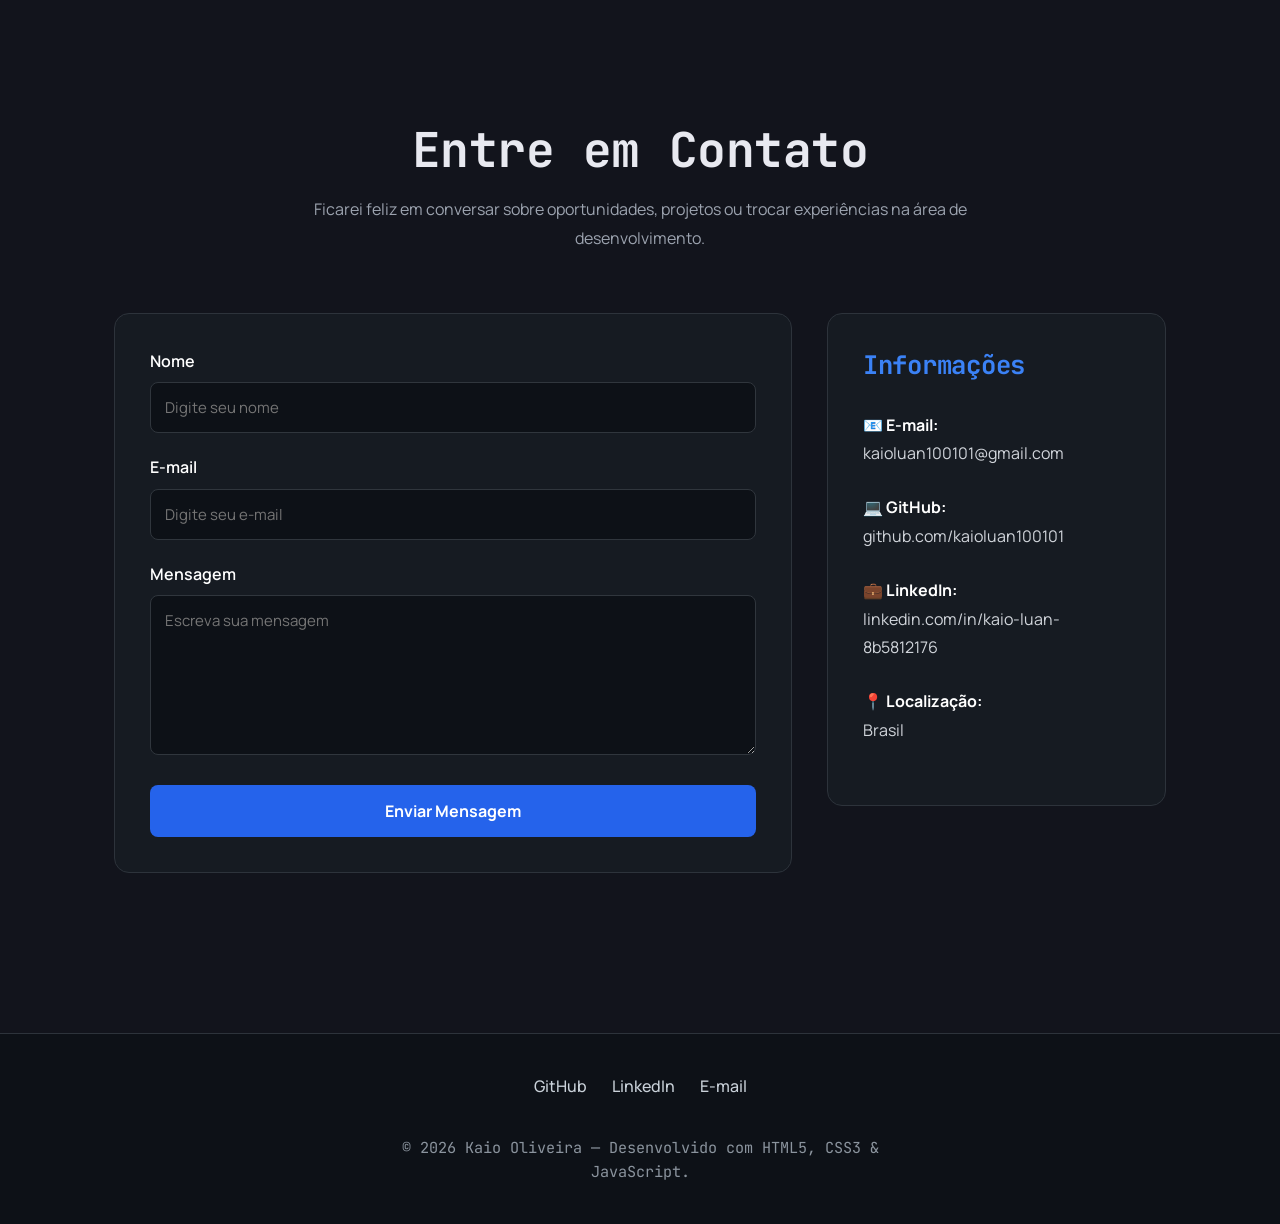
==== contato.html @ a516be8a "Add files via upload" ====
<!DOCTYPE html>
<html lang="en">
<head>
    <meta charset="UTF-8">
    <meta name="viewport" content="width=device-width, initial-scale=1.0">

    <!-- SEO básico -->
    <title>Contato</title>
    <meta name="description"
        content="Portfólio de Kaio Oliveira, Desenvolvedor Front-End em formação, apaixonado por tecnologia e desenvolvimento web com HTML5, CSS3 e JavaScript.">
    <meta name="keywords"
        content="Kaio Oliveira, desenvolvedor front-end, HTML5, CSS3, JavaScript, portfólio, desenvolvimento web">
    <meta name="author" content="Kaio Oliveira">
    <link rel="canonical" href="https://marinalopes-dev.exemplo.com/index.html">

    <!-- Open Graph / redes sociais -->
    <meta property="og:title" content="Kaio Oliveira | Desenvolvedor Front-End">

    <meta property="og:description"
        content="Conheça o portfólio de Kaio Oliveira, Desenvolvedor Front-End em formação, especializado em HTML5, CSS3 e JavaScript.">
    <meta property="og:locale" content="pt_BR">

    <link rel="icon" href="data:,">
    <link rel="preconnect" href="https://fonts.googleapis.com">
    <link
        href="https://fonts.googleapis.com/css2?family=JetBrains+Mono:wght@400;600;700&family=Manrope:wght@400;500;700&display=swap"
        rel="stylesheet">
    <link href="css/style.css" rel="stylesheet"/>
    <link href="css/sobre.css" rel="stylesheet"/>
    <link rel="stylesheet" href="css/projetos.css">
    <link rel="stylesheet" href="css/contato.css">
</head>
<body>
    <main>

<section class="contato">

    <div class="container">

        <div class="titulo-contato">
            <h1>Entre em Contato</h1>

            <p>
                Ficarei feliz em conversar sobre oportunidades, projetos ou trocar
                experiências na área de desenvolvimento.
            </p>
        </div>

        <div class="contato-box">

            <form class="formulario">

                <div class="campo">
                    <label for="nome">Nome</label>
                    <input type="text" id="nome" placeholder="Digite seu nome">
                </div>

                <div class="campo">
                    <label for="email">E-mail</label>
                    <input type="email" id="email" placeholder="Digite seu e-mail">
                </div>

                <div class="campo">
                    <label for="mensagem">Mensagem</label>
                    <textarea id="mensagem" rows="6" placeholder="Escreva sua mensagem"></textarea>
                </div>

                <button type="submit">Enviar Mensagem</button>

            </form>

            <div class="informacoes">

    <h2>Informações</h2>

    <p>
        <strong>📧 E-mail:</strong><br>
        <a href="mailto:kaioluan100101@gmail.com">
            kaioluan100101@gmail.com
        </a>
    </p>

    <p>
        <strong>💻 GitHub:</strong><br>
        <a href="https://github.com/kaioluan100101-lab" target="_blank">
            github.com/kaioluan100101
        </a>
    </p>

    <p>
        <strong>💼 LinkedIn:</strong><br>
        <a href="https://www.linkedin.com/in/kaio-luan-8b5812176/" target="_blank">
            linkedin.com/in/kaio-luan-8b5812176
        </a>
    </p>

    <p>
        <strong>📍 Localização:</strong><br>
        Brasil
    </p>

</div>

        </div>

    </div>

</section>

</main>
<footer class="site-footer">
        <div class="container">
            <div class="footer-links">
                <a href="https://github.com/kaioluan100101-lab" target="_blank" rel="noopener">GitHub</a>
                <a href="https://www.linkedin.com/in/kaio-luan-8b5812176/" target="_blank" rel="noopener">LinkedIn</a>
                <a href="mailto:kaioluan100101@gmail.com">E-mail</a>
            </div>
            <p>&copy; 2026 Kaio Oliveira — Desenvolvido com HTML5, CSS3 &amp; JavaScript.</p>
        </div>
    </footer>
</body>
</html>
---- css/style.css ----
/* ---------- Design Tokens ---------- */
:root {
  /* Tema escuro (padrão) */
  --bg: #12141c;
  --bg-elevated: #1a1d29;
  --bg-elevated-2: #20242f;
  --border: #2c3040;
  --text: #e8e9f0;
  --text-muted: #8b8fa3;

  --blue: #7aa2f7;
  --green: #9ece6a;
  --purple: #bb9af7;
  --orange: #e0af68;
  --red: #f7768e;

  --font-mono: 'JetBrains Mono', 'Courier New', monospace;
  --font-sans: 'Manrope', -apple-system, BlinkMacSystemFont, sans-serif;

  --radius: 8px;
  --max-width: 1100px;
  --transition: 0.25s ease;
}

[data-theme="light"] {
  --bg: #faf9f6;
  --bg-elevated: #ffffff;
  --bg-elevated-2: #f1efe9;
  --border: #e2ddd2;
  --text: #1a1d29;
  --text-muted: #6b6f80;

  --blue: #3b5bdb;
  --green: #2f9e44;
  --purple: #9c36b5;
  --orange: #d9730d;
  --red: #c92a2a;
}

/* ---------- Reset ---------- */
* { margin: 0; padding: 0; box-sizing: border-box; }

html { scroll-behavior: smooth; }

body {
  background: var(--bg);
  color: var(--text);
  font-family: var(--font-sans);
  line-height: 1.6;
  transition: background var(--transition), color var(--transition);
  overflow-x: hidden;
}

img { max-width: 100%; display: block; }
a { color: inherit; text-decoration: none; }
ul { list-style: none; }
button { font-family: inherit; cursor: pointer; border: none; background: none; }
input, textarea { font-family: inherit; }

:focus-visible {
  outline: 2px solid var(--blue);
  outline-offset: 3px;
}

@media (prefers-reduced-motion: reduce) {
  *, *::before, *::after {
    animation-duration: 0.01ms !important;
    animation-iteration-count: 1 !important;
    transition-duration: 0.01ms !important;
    scroll-behavior: auto !important;
  }
}

.container {
  max-width: var(--max-width);
  margin: 0 auto;
  padding: 0 24px;
}

.eyebrow {
  font-family: var(--font-mono);
  font-size: 0.8rem;
  color: var(--blue);
  display: flex;
  align-items: center;
  gap: 8px;
  margin-bottom: 12px;
}
.eyebrow::before { content: "//"; color: var(--text-muted); }

h1, h2, h3, h4 {
  font-family: var(--font-mono);
  font-weight: 700;
  line-height: 1.25;
  letter-spacing: -0.01em;
}

h1 { font-size: clamp(2rem, 5vw, 3.2rem); }
h2 { font-size: clamp(1.5rem, 3.5vw, 2.2rem); margin-bottom: 16px; }
h3 { font-size: 1.15rem; margin-bottom: 8px; }

p { color: var(--text-muted); max-width: 60ch; }

.section {
  padding: 88px 0;
  border-bottom: 1px solid var(--border);
}

.btn {
  display: inline-flex;
  align-items: center;
  gap: 8px;
  padding: 12px 22px;
  border-radius: var(--radius);
  font-family: var(--font-mono);
  font-size: 0.9rem;
  font-weight: 600;
  transition: transform var(--transition), box-shadow var(--transition);
  border: 1px solid transparent;
}
.btn:hover { transform: translateY(-2px); }

.btn-primary {
  background: var(--blue);
  color: #0d1117;
}
.btn-primary:hover { box-shadow: 0 8px 24px -8px var(--blue); }

.btn-ghost {
  border-color: var(--border);
  color: var(--text);
}
.btn-ghost:hover { border-color: var(--blue); color: var(--blue); }

/* ---------- Header / "Tab bar" navigation ---------- */
.site-header {
  position: sticky;
  top: 0;
  z-index: 100;
  background: rgba(18, 20, 28, 0.85);
  backdrop-filter: blur(10px);
  border-bottom: 1px solid var(--border);
}
[data-theme="light"] .site-header { background: rgba(250, 249, 246, 0.85); }

.nav-wrap {
  display: flex;
  align-items: center;
  justify-content: space-between;
  height: 64px;
}

.logo {
  font-family: var(--font-mono);
  font-weight: 700;
  font-size: 1rem;
  display: flex;
  align-items: center;
  gap: 8px;
}
.logo .dot { color: var(--green); }

.nav-tabs {
  display: flex;
  gap: 2px;
  align-items: center;
}

.nav-tabs a {
  font-family: var(--font-mono);
  font-size: 0.85rem;
  color: var(--text-muted);
  padding: 10px 16px;
  border-radius: var(--radius) var(--radius) 0 0;
  border: 1px solid transparent;
  border-bottom: none;
  transition: color var(--transition), background var(--transition);
  white-space: nowrap;
}

.nav-tabs a .ext { color: var(--purple); }

.nav-tabs a:hover {
  color: var(--text);
  background: var(--bg-elevated);
}

.nav-tabs a[aria-current="page"] {
  color: var(--text);
  background: var(--bg-elevated);
  border-color: var(--border);
  position: relative;
}
.nav-tabs a[aria-current="page"]::after {
  content: "";
  position: absolute;
  left: 0; right: 0; bottom: -1px;
  height: 2px;
  background: var(--blue);
}

.nav-actions { display: flex; align-items: center; gap: 12px; }

.theme-toggle {
  width: 40px;
  height: 40px;
  border-radius: 50%;
  display: flex;
  align-items: center;
  justify-content: center;
  border: 1px solid var(--border);
  color: var(--text);
  transition: border-color var(--transition), transform var(--transition);
}
.theme-toggle:hover { border-color: var(--blue); transform: rotate(20deg); }
.theme-toggle svg { width: 18px; height: 18px; }
.theme-toggle .sun { display: none; }
[data-theme="light"] .theme-toggle .sun { display: block; }
[data-theme="light"] .theme-toggle .moon { display: none; }

.menu-btn {
  display: none;
  flex-direction: column;
  gap: 5px;
  width: 40px;
  height: 40px;
  align-items: center;
  justify-content: center;
  border: 1px solid var(--border);
  border-radius: var(--radius);
}
.menu-btn span {
  width: 18px;
  height: 2px;
  background: var(--text);
  transition: transform var(--transition), opacity var(--transition);
}
.menu-btn[aria-expanded="true"] span:nth-child(1) { transform: translateY(7px) rotate(45deg); }
.menu-btn[aria-expanded="true"] span:nth-child(2) { opacity: 0; }
.menu-btn[aria-expanded="true"] span:nth-child(3) { transform: translateY(-7px) rotate(-45deg); }

/* ---------- Hero / editor mock ---------- */
.hero {
  padding: 72px 0 96px;
}

.hero .container{
    display:grid;
    grid-template-columns:55% 45%;
    gap:60px;
    align-items:center;
}

.hero-copy .role {
  font-family: var(--font-mono);
  color: var(--purple);
  font-size: 1.05rem;
  margin-bottom: 6px;
}

.hero-copy h1 { margin-bottom: 18px; }
.hero-copy h1 span { color: var(--blue); }

.hero-copy p { font-size: 1.05rem; margin-bottom: 32px; }

.hero-actions { display: flex; gap: 14px; flex-wrap: wrap; margin-bottom: 36px; }

.hero-stats {
  display: flex;
  gap: 32px;
  font-family: var(--font-mono);
}
.hero-stats div strong { font-size: 1.4rem; color: var(--green); display: block; }
.hero-stats div span { font-size: 0.78rem; color: var(--text-muted); }

/* Editor window */
.editor{
    width:100%;
    max-width:600px;
    justify-self:end;
}
.editor-bar {
  display: flex;
  align-items: center;
  gap: 8px;
  padding: 12px 16px;
  background: var(--bg-elevated-2);
  border-bottom: 1px solid var(--border);
}
.editor-bar .dots { display: flex; gap: 6px; }
.editor-bar .dots span { width: 11px; height: 11px; border-radius: 50%; }
.editor-bar .dots span:nth-child(1) { background: var(--red); }
.editor-bar .dots span:nth-child(2) { background: var(--orange); }
.editor-bar .dots span:nth-child(3) { background: var(--green); }
.editor-bar .filename {
  font-family: var(--font-mono);
  font-size: 0.78rem;
  color: var(--text-muted);
  margin-left: 8px;
}
.editor-body{
    display:grid;
    grid-template-columns:50px 1fr;
    min-height:280px;
}
.editor-lines {
  padding: 0 16px;
  color: var(--border);
  text-align: right;
  user-select: none;
}
.editor-lines span { display: block; line-height: 1.9; 
}
.editor-code{
    padding:0 16px 0 8px;
    white-space:pre-wrap;
    line-height:1.9;
    font-family:var(--font-mono);
}
.editor-code .tag { color: var(--red); }
.editor-code .attr { color: var(--orange); }
.editor-code .str { color: var(--green); }
.editor-code .kw { color: var(--purple); }
.editor-code .fn { color: var(--blue); }
.editor-code .cm { color: var(--text-muted); }
.cursor {
  display: inline-block;
  width: 8px;
  height: 1.1em;
  background: var(--blue);
  vertical-align: text-bottom;
  animation: blink 1s step-end infinite;
}
@keyframes blink { 50% { opacity: 0; } }

/* ---------- Reveal on scroll ---------- */
.reveal {
  opacity: 0;
  transform: translateY(24px);
  transition: opacity 0.6s ease, transform 0.6s ease;
}
.reveal.is-visible { opacity: 1; transform: translateY(0); }

/* ---------- Cards / grids ---------- */
.grid {
  display: grid;
  grid-template-columns: repeat(3, 1fr);
  gap: 24px;
  margin-top: 32px;
}

.card {
  background: var(--bg-elevated);
  border: 1px solid var(--border);
  border-radius: var(--radius);
  padding: 24px;
  transition: transform var(--transition), border-color var(--transition);
}
.card:hover { transform: translateY(-4px); border-color: var(--blue); }
.card .icon { color: var(--blue); margin-bottom: 14px; }
.card .icon svg { width: 26px; height: 26px; }

/* ---------- Footer ---------- */
.site-footer {
  padding: 40px 0;
  text-align: center;
}
.site-footer p { margin: 0 auto; font-family: var(--font-mono); font-size: 0.82rem; }
.footer-links { display: flex; justify-content: center; gap: 20px; margin-bottom: 16px; }
.footer-links a { color: var(--text-muted); transition: color var(--transition); }
.footer-links a:hover { color: var(--blue); }

/* ---------- Page header (non-home pages) ---------- */
.page-header {
  padding: 56px 0 32px;
}
.page-header p { font-size: 1.05rem; }

/* ---------- About page ---------- */
.about-grid {
  display: grid;
  grid-template-columns: 300px 1fr;
  gap: 56px;
}

.avatar-card {
  background: var(--bg-elevated);
  border: 1px solid var(--border);
  border-radius: 12px;
  padding: 28px;
  text-align: center;
  height: fit-content;
}
.avatar {
  width: 140px;
  height: 140px;
  border-radius: 50%;
  margin: 0 auto 18px;
  background: linear-gradient(135deg, var(--blue), var(--purple));
  display: flex;
  align-items: center;
  justify-content: center;
  font-family: var(--font-mono);
  font-size: 2.4rem;
  font-weight: 700;
  color: #0d1117;
}
.avatar-card h3 { margin-bottom: 2px; }
.avatar-card .role-tag { font-family: var(--font-mono); font-size: 0.82rem; color: var(--text-muted); margin-bottom: 18px; }
.tag-list { display: flex; flex-wrap: wrap; gap: 8px; justify-content: center; }
.tag {
  font-family: var(--font-mono);
  font-size: 0.72rem;
  padding: 5px 10px;
  border-radius: 20px;
  background: var(--bg-elevated-2);
  border: 1px solid var(--border);
  color: var(--text-muted);
}

.timeline { margin-top: 12px; }
.timeline-item {
  position: relative;
  padding-left: 28px;
  padding-bottom: 32px;
  border-left: 2px solid var(--border);
  margin-left: 6px;
}
.timeline-item:last-child { border-color: transparent; padding-bottom: 0; }
.timeline-item::before {
  content: "";
  position: absolute;
  left: -7px;
  top: 2px;
  width: 12px;
  height: 12px;
  border-radius: 50%;
  background: var(--blue);
  border: 3px solid var(--bg);
}
.timeline-item .year {
  font-family: var(--font-mono);
  color: var(--green);
  font-size: 0.8rem;
  margin-bottom: 4px;
  display: block;
}

.skills-bars { margin-top: 16px; }
.skill-row { margin-bottom: 18px; }
.skill-row .label {
  display: flex;
  justify-content: space-between;
  font-family: var(--font-mono);
  font-size: 0.82rem;
  margin-bottom: 6px;
}
.skill-track {
  height: 8px;
  border-radius: 4px;
  background: var(--bg-elevated-2);
  overflow: hidden;
}
.skill-fill {
  height: 100%;
  border-radius: 4px;
  background: linear-gradient(90deg, var(--blue), var(--purple));
  width: 0%;
  transition: width 1.1s ease;
}

/* ---------- Projects page ---------- */
.filter-bar {
  display: flex;
  gap: 10px;
  flex-wrap: wrap;
  margin-bottom: 8px;
}
.filter-btn {
  font-family: var(--font-mono);
  font-size: 0.82rem;
  padding: 9px 16px;
  border-radius: 20px;
  border: 1px solid var(--border);
  color: var(--text-muted);
  transition: all var(--transition);
}
.filter-btn:hover { color: var(--text); border-color: var(--blue); }
.filter-btn[aria-pressed="true"] {
  background: var(--blue);
  color: #0d1117;
  border-color: var(--blue);
}

.project-grid {
  display: grid;
  grid-template-columns: repeat(2, 1fr);
  gap: 24px;
  margin-top: 32px;
}

.project-card {
  background: var(--bg-elevated);
  border: 1px solid var(--border);
  border-radius: var(--radius);
  overflow: hidden;
  transition: transform var(--transition), opacity var(--transition);
}
.project-card.is-hidden { display: none; }
.project-card:hover { transform: translateY(-4px); }
.project-thumb {
  height: 150px;
  display: flex;
  align-items: center;
  justify-content: center;
  font-family: var(--font-mono);
  font-size: 0.78rem;
  color: rgba(255,255,255,0.85);
  position: relative;
  overflow: hidden;
}
.project-thumb::before {
  content: "";
  position: absolute;
  inset: 0;
  opacity: 0.9;
}
.project-thumb span { position: relative; z-index: 1; }
.thumb-1::before { background: linear-gradient(135deg, #3b5bdb, #7aa2f7); }
.thumb-2::before { background: linear-gradient(135deg, #2f9e44, #9ece6a); }
.thumb-3::before { background: linear-gradient(135deg, #9c36b5, #bb9af7); }
.thumb-4::before { background: linear-gradient(135deg, #d9730d, #e0af68); }
.thumb-5::before { background: linear-gradient(135deg, #c92a2a, #f7768e); }
.thumb-6::before { background: linear-gradient(135deg, #1c7ed6, #66d9e8); }

.project-body { padding: 20px; }
.project-cat {
  font-family: var(--font-mono);
  font-size: 0.72rem;
  color: var(--purple);
  margin-bottom: 8px;
  display: block;
}
.project-body p { font-size: 0.92rem; margin-bottom: 14px; }
.project-tech { display: flex; gap: 6px; flex-wrap: wrap; }

/* ---------- Contact page ---------- */
.contact-grid {
  display: grid;
  grid-template-columns: 1fr 1.15fr;
  gap: 48px;
}

.contact-info .info-item {
  display: flex;
  gap: 14px;
  align-items: flex-start;
  margin-bottom: 28px;
}
.contact-info .info-item .icon {
  width: 40px;
  height: 40px;
  border-radius: 10px;
  background: var(--bg-elevated-2);
  border: 1px solid var(--border);
  display: flex;
  align-items: center;
  justify-content: center;
  color: var(--blue);
  flex-shrink: 0;
}
.contact-info .info-item .icon svg { width: 18px; height: 18px; }
.contact-info .info-item h4 { font-family: var(--font-sans); font-size: 0.95rem; margin-bottom: 2px; }
.contact-info .info-item p { font-size: 0.88rem; margin: 0; }

.form-card {
  background: var(--bg-elevated);
  border: 1px solid var(--border);
  border-radius: 12px;
  padding: 32px;
}

.form-row { margin-bottom: 20px; }
.form-row label {
  display: block;
  font-family: var(--font-mono);
  font-size: 0.8rem;
  margin-bottom: 8px;
  color: var(--text-muted);
}
.form-row label .req { color: var(--red); }

.form-row input,
.form-row textarea {
  width: 100%;
  padding: 12px 14px;
  border-radius: var(--radius);
  border: 1px solid var(--border);
  background: var(--bg-elevated-2);
  color: var(--text);
  font-size: 0.95rem;
  transition: border-color var(--transition);
}
.form-row input:focus,
.form-row textarea:focus { border-color: var(--blue); }
.form-row textarea { resize: vertical; min-height: 120px; }

.form-row .error-msg {
  display: none;
  color: var(--red);
  font-family: var(--font-mono);
  font-size: 0.76rem;
  margin-top: 6px;
}
.form-row.has-error input,
.form-row.has-error textarea { border-color: var(--red); }
.form-row.has-error .error-msg { display: block; }

.form-status {
  display: none;
  margin-top: 18px;
  padding: 14px 16px;
  border-radius: var(--radius);
  font-family: var(--font-mono);
  font-size: 0.85rem;
}
.form-status.show { display: block; }
.form-status.success { background: rgba(158, 206, 106, 0.12); color: var(--green); border: 1px solid var(--green); }
.form-status.error-status { background: rgba(247, 118, 142, 0.12); color: var(--red); border: 1px solid var(--red); }

/* ---------- Responsive ---------- */
@media (max-width: 900px) {
  .hero { grid-template-columns: 1fr; }
  .about-grid { grid-template-columns: 1fr; }
  .grid { grid-template-columns: repeat(2, 1fr); }
  .project-grid { grid-template-columns: 1fr; }
  .contact-grid { grid-template-columns: 1fr; }
}

@media (max-width: 720px) {
  .nav-tabs {
    position: fixed;
    top: 64px;
    left: 0;
    right: 0;
    flex-direction: column;
    background: var(--bg-elevated);
    border-bottom: 1px solid var(--border);
    padding: 8px;
    gap: 4px;
    transform: translateY(-150%);
    opacity: 0;
    transition: transform var(--transition), opacity var(--transition);
  }
  .nav-tabs.is-open { transform: translateY(0); opacity: 1; }
  .nav-tabs a { width: 100%; border-radius: var(--radius); }
  .menu-btn { display: flex; }
  .grid { grid-template-columns: 1fr; }
  .section { padding: 56px 0; }
  .hero-stats { gap: 20px; flex-wrap: wrap; }
}
---- css/sobre.css ----
/* ---------- SOBRE ---------- */

.sobre{
    padding:120px 20px 80px;
}

.titulo-sobre{
    text-align:center;
    margin-bottom:50px;
}

.titulo-sobre h1{
    font-size:3rem;
    margin-bottom:15px;
}

.titulo-sobre p{
    max-width:700px;
    margin:auto;
    color:#9ca3af;
    line-height:1.8;
}

.sobre-card{
    background:#161b22;
    border:1px solid #2d333b;
    border-radius:15px;
    padding:30px;
    margin-bottom:30px;
    transition:.3s;
}

.sobre-card:hover{
    transform:translateY(-6px);
    border-color:#3b82f6;
}

.sobre-card h2{
    color:#3b82f6;
    margin-bottom:20px;
}

.sobre-card p{
    color:#d1d5db;
    line-height:1.8;
}

.lista{
    list-style:none;
    padding:0;
}

.lista li{
    margin:12px 0;
    color:#d1d5db;
}

.skill{
    margin-bottom:25px;
}

.skill span{
    display:block;
    margin-bottom:8px;
    font-weight:bold;
}

.barra{
    background:#2d333b;
    height:12px;
    border-radius:30px;
    overflow:hidden;
}

.nivel{
    height:100%;
    border-radius:30px;
    background:linear-gradient(90deg,#2563eb,#60a5fa);
}

.html{
    width:90%;
}

.css{
    width:85%;
}

.js{
    width:70%;
}

.git{
    width:65%;
}

@media(max-width:768px){

.titulo-sobre h1{
    font-size:2.2rem;
}

.sobre-card{
    padding:20px;
}

}

/* ===========================
   FOOTER
=========================== */

.site-footer{
    background:#0d1117;
    border-top:1px solid #2d333b;
    padding:40px 20px;
    margin-top:80px;
}

.site-footer .container{
    display:flex;
    flex-direction:column;
    align-items:center;
    justify-content:center;
    gap:20px;
    text-align:center;
}

.footer-links{
    display:flex;
    gap:25px;
    flex-wrap:wrap;
    justify-content:center;
}

.footer-links a{
    color:#c9d1d9;
    text-decoration:none;
    font-weight:500;
    transition:.3s;
}

.footer-links a:hover{
    color:#3b82f6;
}

.site-footer p{
    color:#8b949e;
    font-size:.95rem;
}

@media(max-width:768px){

.footer-links{
    flex-direction:column;
    gap:15px;
}

}
---- css/projetos.css ----
/* ===========================
   PROJETOS
=========================== */

.projetos{
    padding:120px 20px 80px;
}

.titulo-projetos{
    text-align:center;
    margin-bottom:50px;
}

.titulo-projetos h1{
    font-size:3rem;
    margin-bottom:15px;
}

.titulo-projetos p{
    max-width:750px;
    margin:auto;
    color:#9ca3af;
    line-height:1.8;
}

.cards-projetos{
    display:grid;
    grid-template-columns:repeat(auto-fit,minmax(300px,1fr));
    gap:30px;
}

.projeto-card{
    background:#161b22;
    border:1px solid #2d333b;
    border-radius:15px;
    padding:30px;
    transition:.3s;
}

.projeto-card:hover{
    transform:translateY(-8px);
    border-color:#3b82f6;
    box-shadow:0 10px 25px rgba(0,0,0,.3);
}

.projeto-card h2{
    color:#3b82f6;
    margin-bottom:20px;
}

.projeto-card p{
    color:#d1d5db;
    line-height:1.8;
    margin-bottom:25px;
}

.projeto-card span{
    display:inline-block;
    padding:8px 15px;
    background:#2563eb;
    color:#fff;
    border-radius:30px;
    font-size:.9rem;
    font-weight:600;
}

@media(max-width:768px){

    .titulo-projetos h1{
        font-size:2.2rem;
    }

    .projeto-card{
        padding:20px;
    }

}

/* ===========================
   FOOTER
=========================== */

.site-footer{
    background:#0d1117;
    border-top:1px solid #2d333b;
    padding:40px 20px;
    margin-top:80px;
}

.site-footer .container{
    display:flex;
    flex-direction:column;
    align-items:center;
    justify-content:center;
    gap:20px;
    text-align:center;
}

.footer-links{
    display:flex;
    gap:25px;
    flex-wrap:wrap;
    justify-content:center;
}

.footer-links a{
    color:#c9d1d9;
    text-decoration:none;
    font-weight:500;
    transition:.3s;
}

.footer-links a:hover{
    color:#3b82f6;
}

.site-footer p{
    color:#8b949e;
    font-size:.95rem;
}

@media(max-width:768px){

.footer-links{
    flex-direction:column;
    gap:15px;
}

}
---- css/contato.css ----
/* ===========================
   CONTATO
=========================== */

.contato{
    padding:120px 20px 80px;
}

.titulo-contato{
    text-align:center;
    margin-bottom:60px;
}

.titulo-contato h1{
    font-size:3rem;
    margin-bottom:15px;
    color:inherit;
}

.titulo-contato p{
    max-width:700px;
    margin:0 auto;
    color:#9ca3af;
    line-height:1.8;
}

/* GRID */

.contato-box{
    max-width:1100px;
    margin:0 auto;
    display:grid;
    grid-template-columns:2fr 1fr;
    gap:35px;
    align-items:start;
}

/* FORMULÁRIO */

.formulario{
    background:#161b22;
    border:1px solid #2d333b;
    border-radius:15px;
    padding:35px;
    width:100%;
    box-sizing:border-box;
}

.campo{
    margin-bottom:22px;
}

.campo label{
    display:block;
    margin-bottom:8px;
    color:#ffffff;
    font-weight:600;
}

.campo input,
.campo textarea{
    width:100%;
    padding:14px;
    border-radius:8px;
    border:1px solid #30363d;
    background:#0d1117;
    color:#ffffff;
    font-size:15px;
    box-sizing:border-box;
}

.campo input:focus,
.campo textarea:focus{
    outline:none;
    border-color:#3b82f6;
}

.campo textarea{
    resize:vertical;
    min-height:160px;
}

/* BOTÃO */

.formulario button{
    width:100%;
    padding:15px;
    border:none;
    border-radius:8px;
    background:#2563eb;
    color:#fff;
    font-size:16px;
    font-weight:bold;
    cursor:pointer;
    transition:.3s;
}

.formulario button:hover{
    background:#1d4ed8;
    transform:translateY(-2px);
}

/* INFORMAÇÕES */

.informacoes{
    background:#161b22;
    border:1px solid #2d333b;
    border-radius:15px;
    padding:35px;
    width:100%;
    box-sizing:border-box;
}

.informacoes h2{
    color:#3b82f6;
    margin-bottom:30px;
    font-size:1.6rem;
}

.informacoes p{
    color:#d1d5db;
    line-height:1.8;
    margin-bottom:25px;
}

.informacoes strong{
    color:#ffffff;
}

/* Links */

.informacoes a{
    color:#d1d5db;
    text-decoration:none;
    transition:0.3s;
    word-break:break-word;
}

.informacoes a:hover{
    color:#3b82f6;
    text-decoration:underline;
}

@media (max-width:768px){

    .contato{
        padding:100px 15px 60px;
    }

    .titulo-contato h1{
        font-size:2.2rem;
    }

    .formulario,
    .informacoes{
        padding:25px;
    }

}
/* ===========================
   FOOTER
=========================== */

.site-footer{
    background:#0d1117;
    border-top:1px solid #2d333b;
    padding:40px 20px;
    margin-top:80px;
}

.site-footer .container{
    display:flex;
    flex-direction:column;
    align-items:center;
    justify-content:center;
    gap:20px;
    text-align:center;
}

.footer-links{
    display:flex;
    gap:25px;
    flex-wrap:wrap;
    justify-content:center;
}

.footer-links a{
    color:#c9d1d9;
    text-decoration:none;
    font-weight:500;
    transition:.3s;
}

.footer-links a:hover{
    color:#3b82f6;
}

.site-footer p{
    color:#8b949e;
    font-size:.95rem;
}

@media(max-width:768px){

.footer-links{
    flex-direction:column;
    gap:15px;
}

}
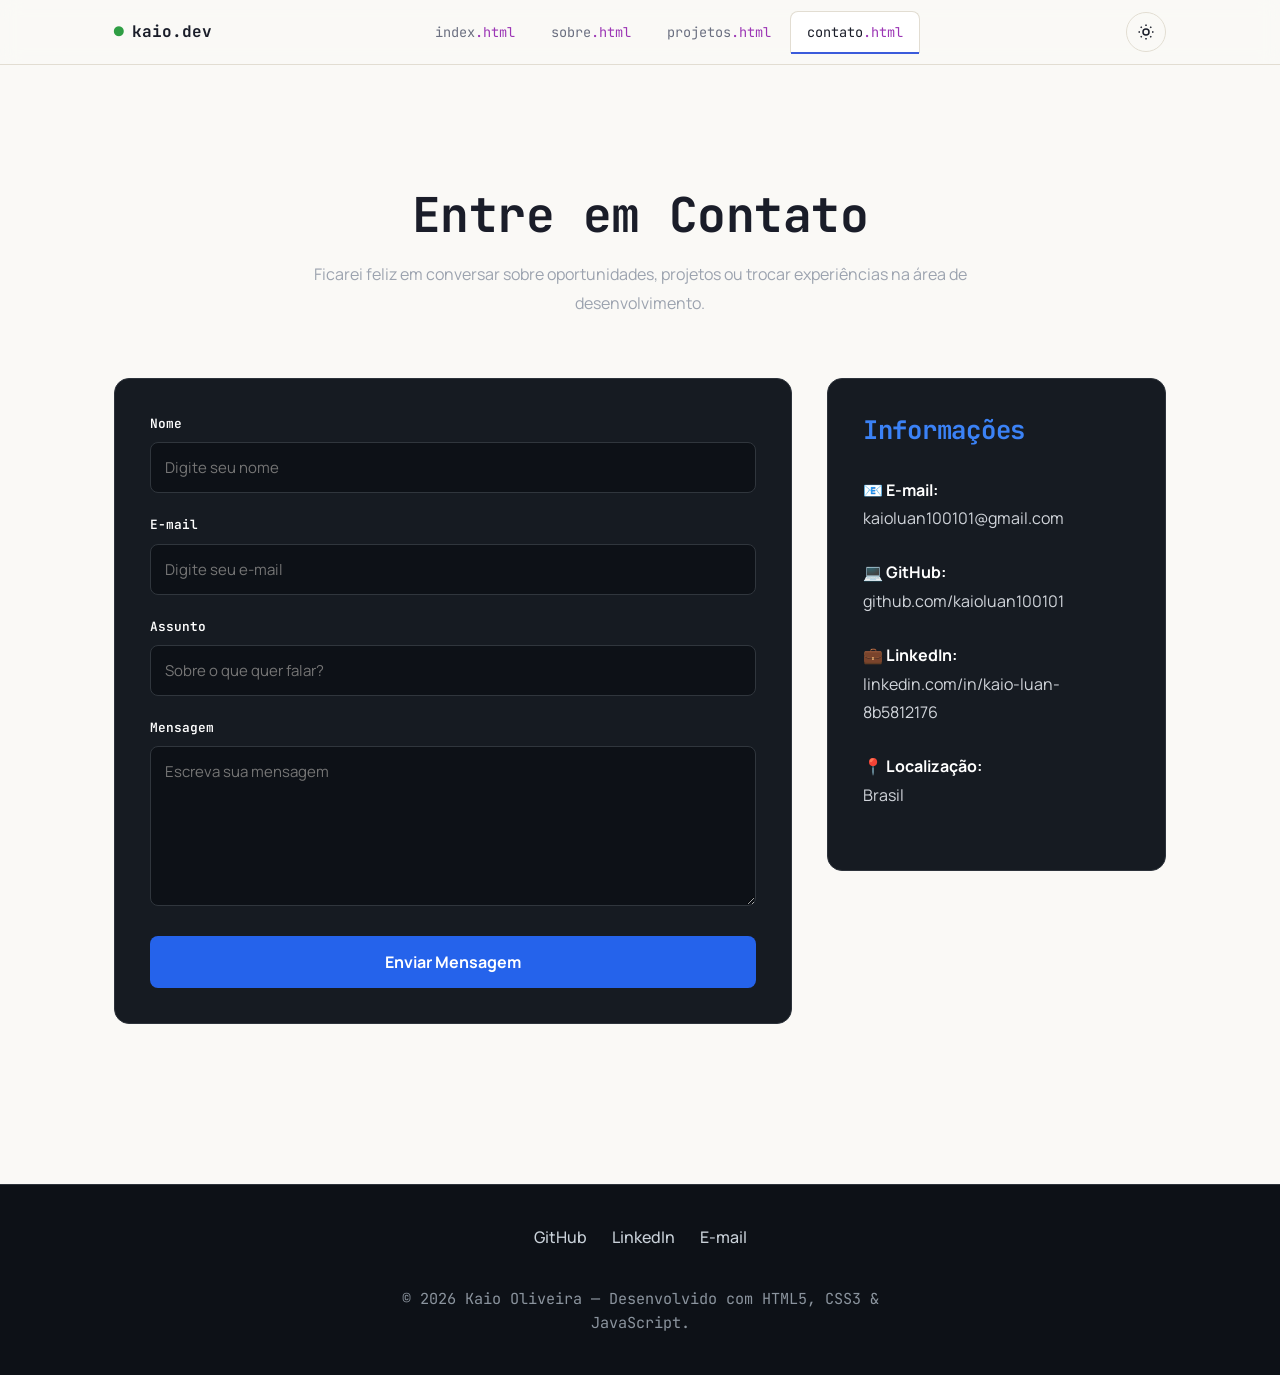
==== commit 901a6d4a: "Add files via upload" ====
--- a/contato.html
+++ b/contato.html
@@ -1,17 +1,17 @@
 <!DOCTYPE html>
-<html lang="en">
+<html lang="pt-BR">
 <head>
     <meta charset="UTF-8">
     <meta name="viewport" content="width=device-width, initial-scale=1.0">
 
     <!-- SEO básico -->
-    <title>Contato</title>
+    <title>Contato | Kaio Oliveira</title>
     <meta name="description"
         content="Portfólio de Kaio Oliveira, Desenvolvedor Front-End em formação, apaixonado por tecnologia e desenvolvimento web com HTML5, CSS3 e JavaScript.">
     <meta name="keywords"
         content="Kaio Oliveira, desenvolvedor front-end, HTML5, CSS3, JavaScript, portfólio, desenvolvimento web">
     <meta name="author" content="Kaio Oliveira">
-    <link rel="canonical" href="https://marinalopes-dev.exemplo.com/index.html">
+    <link rel="canonical" href="https://kaioluan100101-lab.github.io/portfolio/contato.html">
 
     <!-- Open Graph / redes sociais -->
     <meta property="og:title" content="Kaio Oliveira | Desenvolvedor Front-End">
@@ -31,6 +31,34 @@
     <link rel="stylesheet" href="css/contato.css">
 </head>
 <body>
+<header class="site-header">
+        <div class="container nav-wrap">
+            <a href="index.html" class="logo"><span class="dot">●</span> kaio.dev </a>
+
+            <nav class="nav-tabs" id="nav-tabs" aria-label="Navegação principal">
+                <a href="index.html">index<span class="ext">.html</span></a>
+                <a href="sobre.html">sobre<span class="ext">.html</span></a>
+                <a href="projetos.html">projetos<span class="ext">.html</span></a>
+                <a href="contato.html" aria-current="page">contato<span class="ext">.html</span></a>
+            </nav>
+
+            <div class="nav-actions">
+                <button class="theme-toggle" aria-label="Alternar tema claro/escuro" aria-pressed="false">
+                    <svg class="moon" viewBox="0 0 24 24" fill="none" stroke="currentColor" stroke-width="2">
+                        <path d="M21 12.79A9 9 0 1111.21 3 7 7 0 0021 12.79z" />
+                    </svg>
+                    <svg class="sun" viewBox="0 0 24 24" fill="none" stroke="currentColor" stroke-width="2">
+                        <circle cx="12" cy="12" r="4" />
+                        <path
+                            d="M12 2v2M12 20v2M4.93 4.93l1.41 1.41M17.66 17.66l1.41 1.41M2 12h2M20 12h2M6.34 17.66l-1.41 1.41M19.07 4.93l-1.41 1.41" />
+                    </svg>
+                </button>
+                <button class="menu-btn" aria-label="Abrir menu" aria-expanded="false" aria-controls="nav-tabs">
+                    <span></span><span></span><span></span>
+                </button>
+            </div>
+        </div>
+    </header>
     <main>
 
 <section class="contato">
@@ -48,22 +76,33 @@
 
         <div class="contato-box">
 
-            <form class="formulario">
+            <form class="formulario" id="contact-form" novalidate>
 
-                <div class="campo">
+                <div class="campo form-row">
                     <label for="nome">Nome</label>
-                    <input type="text" id="nome" placeholder="Digite seu nome">
+                    <input type="text" id="nome" name="name" placeholder="Digite seu nome" autocomplete="name">
+                    <span class="error-msg"></span>
                 </div>
 
-                <div class="campo">
+                <div class="campo form-row">
                     <label for="email">E-mail</label>
-                    <input type="email" id="email" placeholder="Digite seu e-mail">
+                    <input type="email" id="email" name="email" placeholder="Digite seu e-mail" autocomplete="email">
+                    <span class="error-msg"></span>
                 </div>
 
-                <div class="campo">
+                <div class="campo form-row">
+                    <label for="assunto">Assunto</label>
+                    <input type="text" id="assunto" name="subject" placeholder="Sobre o que quer falar?">
+                    <span class="error-msg"></span>
+                </div>
+
+                <div class="campo form-row">
                     <label for="mensagem">Mensagem</label>
-                    <textarea id="mensagem" rows="6" placeholder="Escreva sua mensagem"></textarea>
+                    <textarea id="mensagem" name="message" rows="6" placeholder="Escreva sua mensagem"></textarea>
+                    <span class="error-msg"></span>
                 </div>
+
+                <div class="form-status" role="status" aria-live="polite"></div>
 
                 <button type="submit">Enviar Mensagem</button>
 
@@ -82,14 +121,14 @@
 
     <p>
         <strong>💻 GitHub:</strong><br>
-        <a href="https://github.com/kaioluan100101-lab" target="_blank">
+        <a href="https://github.com/kaioluan100101-lab" target="_blank" rel="noopener">
             github.com/kaioluan100101
         </a>
     </p>
 
     <p>
         <strong>💼 LinkedIn:</strong><br>
-        <a href="https://www.linkedin.com/in/kaio-luan-8b5812176/" target="_blank">
+        <a href="https://www.linkedin.com/in/kaio-luan-8b5812176/" target="_blank" rel="noopener">
             linkedin.com/in/kaio-luan-8b5812176
         </a>
     </p>
@@ -118,5 +157,6 @@
             <p>&copy; 2026 Kaio Oliveira — Desenvolvido com HTML5, CSS3 &amp; JavaScript.</p>
         </div>
     </footer>
+    <script src="js/script.js"></script>
 </body>
 </html>
--- a/css/projetos.css
+++ b/css/projetos.css
@@ -1,129 +1,184 @@
-/* ===========================
-   PROJETOS
-=========================== */
-
-.projetos{
-    padding:120px 20px 80px;
-}
-
-.titulo-projetos{
-    text-align:center;
-    margin-bottom:50px;
-}
-
-.titulo-projetos h1{
-    font-size:3rem;
-    margin-bottom:15px;
-}
-
-.titulo-projetos p{
-    max-width:750px;
-    margin:auto;
-    color:#9ca3af;
-    line-height:1.8;
-}
-
-.cards-projetos{
-    display:grid;
-    grid-template-columns:repeat(auto-fit,minmax(300px,1fr));
-    gap:30px;
-}
-
-.projeto-card{
-    background:#161b22;
-    border:1px solid #2d333b;
-    border-radius:15px;
-    padding:30px;
-    transition:.3s;
-}
-
-.projeto-card:hover{
-    transform:translateY(-8px);
-    border-color:#3b82f6;
-    box-shadow:0 10px 25px rgba(0,0,0,.3);
-}
-
-.projeto-card h2{
-    color:#3b82f6;
-    margin-bottom:20px;
-}
-
-.projeto-card p{
-    color:#d1d5db;
-    line-height:1.8;
-    margin-bottom:25px;
-}
-
-.projeto-card span{
-    display:inline-block;
-    padding:8px 15px;
-    background:#2563eb;
-    color:#fff;
-    border-radius:30px;
-    font-size:.9rem;
-    font-weight:600;
-}
-
-@media(max-width:768px){
-
-    .titulo-projetos h1{
-        font-size:2.2rem;
-    }
-
-    .projeto-card{
-        padding:20px;
-    }
-
-}
-
-/* ===========================
-   FOOTER
-=========================== */
-
-.site-footer{
-    background:#0d1117;
-    border-top:1px solid #2d333b;
-    padding:40px 20px;
-    margin-top:80px;
-}
-
-.site-footer .container{
-    display:flex;
-    flex-direction:column;
-    align-items:center;
-    justify-content:center;
-    gap:20px;
-    text-align:center;
-}
-
-.footer-links{
-    display:flex;
-    gap:25px;
-    flex-wrap:wrap;
-    justify-content:center;
-}
-
-.footer-links a{
-    color:#c9d1d9;
-    text-decoration:none;
-    font-weight:500;
-    transition:.3s;
-}
-
-.footer-links a:hover{
-    color:#3b82f6;
-}
-
-.site-footer p{
-    color:#8b949e;
-    font-size:.95rem;
-}
-
-@media(max-width:768px){
-
-.footer-links{
-    flex-direction:column;
-    gap:15px;
-}
-
+/* ===========================
+   PROJETOS
+=========================== */
+
+.projetos{
+    padding:120px 20px 80px;
+}
+
+.titulo-projetos{
+    text-align:center;
+    margin-bottom:50px;
+}
+
+.titulo-projetos h1{
+    font-size:3rem;
+    margin-bottom:15px;
+}
+
+.titulo-projetos p{
+    max-width:750px;
+    margin:auto;
+    color:#9ca3af;
+    line-height:1.8;
+}
+
+.cards-projetos{
+    display:grid;
+    grid-template-columns:repeat(auto-fit,minmax(300px,1fr));
+    gap:30px;
+}
+
+.projeto-card{
+    background:#161b22;
+    border:1px solid #2d333b;
+    border-radius:15px;
+    padding:30px;
+    transition:.3s;
+}
+
+.projeto-card:hover{
+    transform:translateY(-8px);
+    border-color:#3b82f6;
+    box-shadow:0 10px 25px rgba(0,0,0,.3);
+}
+
+.projeto-card h2{
+    color:#3b82f6;
+    margin-bottom:20px;
+}
+
+.projeto-card p{
+    color:#d1d5db;
+    line-height:1.8;
+    margin-bottom:25px;
+}
+
+.projeto-card span{
+    display:inline-block;
+    padding:8px 15px;
+    background:#2563eb;
+    color:#fff;
+    border-radius:30px;
+    font-size:.9rem;
+    font-weight:600;
+}
+
+
+/* ---- Links dos cards (card inteiro clicável) ---- */
+.projeto-card{
+    position:relative;
+    cursor:pointer;
+}
+
+.projeto-links{
+    display:flex;
+    flex-wrap:wrap;
+    gap:12px;
+    margin-top:25px;
+}
+
+.projeto-links a{
+    display:inline-block;
+    padding:10px 18px;
+    border-radius:8px;
+    font-weight:700;
+    font-size:.95rem;
+    text-decoration:none;
+    transition:.3s;
+}
+
+.projeto-links a.ver{
+    background:#fff;
+    color:#0d1117;
+}
+
+.projeto-links a.ver:hover{
+    background:#3b82f6;
+    color:#fff;
+}
+
+/* faz o link "Ver projeto" cobrir o card inteiro */
+.projeto-links a.ver::after{
+    content:"";
+    position:absolute;
+    inset:0;
+    border-radius:15px;
+}
+
+/* botão GitHub fica por cima e continua clicável separadamente */
+.projeto-links a.repo{
+    position:relative;
+    z-index:2;
+    border:1px solid #8b949e;
+    color:#c9d1d9;
+}
+
+.projeto-links a.repo:hover{
+    border-color:#3b82f6;
+    color:#3b82f6;
+}
+
+@media(max-width:768px){
+
+    .titulo-projetos h1{
+        font-size:2.2rem;
+    }
+
+    .projeto-card{
+        padding:20px;
+    }
+
+}
+
+/* ===========================
+   FOOTER
+=========================== */
+
+.site-footer{
+    background:#0d1117;
+    border-top:1px solid #2d333b;
+    padding:40px 20px;
+    margin-top:80px;
+}
+
+.site-footer .container{
+    display:flex;
+    flex-direction:column;
+    align-items:center;
+    justify-content:center;
+    gap:20px;
+    text-align:center;
+}
+
+.footer-links{
+    display:flex;
+    gap:25px;
+    flex-wrap:wrap;
+    justify-content:center;
+}
+
+.footer-links a{
+    color:#c9d1d9;
+    text-decoration:none;
+    font-weight:500;
+    transition:.3s;
+}
+
+.footer-links a:hover{
+    color:#3b82f6;
+}
+
+.site-footer p{
+    color:#8b949e;
+    font-size:.95rem;
+}
+
+@media(max-width:768px){
+
+.footer-links{
+    flex-direction:column;
+    gap:15px;
+}
+
 }
